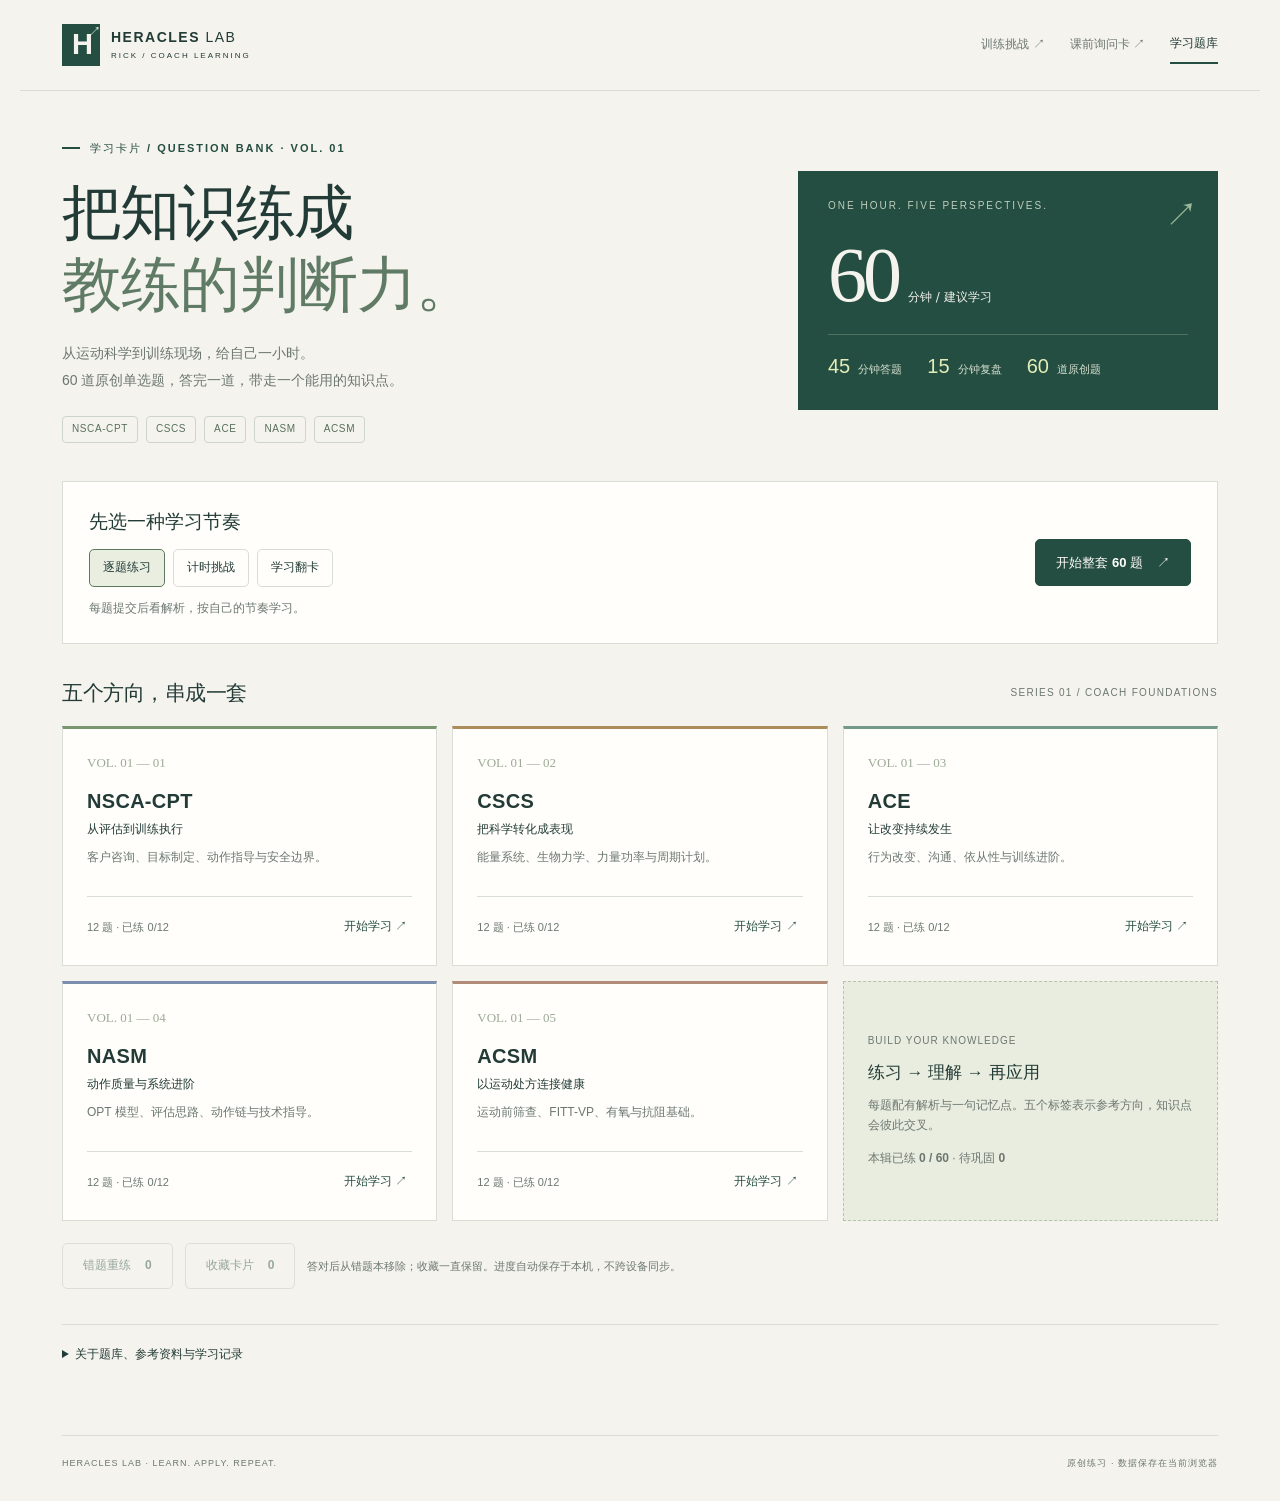
==== quiz-series/index.html @ 242cbb7e "Add 60-question coach learning series with flashcards, timed practice and review" ====
<!doctype html>
<html lang="zh-CN">
<head>
  <meta charset="utf-8"><meta name="viewport" content="width=device-width,initial-scale=1,viewport-fit=cover">
  <meta name="theme-color" content="#f5f3ed">
  <meta name="description" content="Rick 学习卡片·教练知识题库系列。参考 NSCA-CPT、CSCS、ACE、NASM、ACSM 公开学习领域，60道原创题，练习、计时挑战、翻卡与错题复盘。">
  <title>学习卡片 · 教练知识题库 | HERACLES LAB</title>
  <link rel="stylesheet" href="./style.css">
</head>
<body>
<a href="#content" class="skip">跳转到内容</a>
<header class="topbar"><a href="../" class="brand"><span class="brand-mark">H<span>↗</span></span><span>HERACLES <b>LAB</b><small>RICK / COACH LEARNING</small></span></a><nav aria-label="主导航"><a href="../">训练挑战 ↗</a><a href="../session-card/">课前询问卡 ↗</a><button id="home-nav" class="nav-current">学习题库</button></nav></header>
<main id="content" tabindex="-1"><div id="app"><p class="loading">正在整理你的学习卡片…</p></div><noscript><p>请启用 JavaScript 后使用交互题库。</p></noscript></main>
<footer><span>HERACLES LAB · LEARN. APPLY. REPEAT.</span><span>原创练习 · 数据保存在当前浏览器</span></footer>
<div id="toast" class="toast" role="status" aria-live="polite"></div>
<dialog id="confirm-dialog" aria-labelledby="dialog-title"><h2 id="dialog-title">交卷并复盘？</h2><p id="dialog-body"></p><div class="actions"><button class="btn secondary" id="dialog-cancel">继续答题</button><button class="btn" id="dialog-ok">确认交卷</button></div></dialog>
<script src="./questions.js"></script><script type="module" src="./app.mjs"></script>
</body></html>
---- quiz-series/style.css ----
:root{--paper:#f5f3ed;--white:#fffefa;--ink:#233b37;--muted:#6c7771;--line:#d9ded5;--green:#254e42;--lime:#e2edb8;--gold:#b98a3e;--red:#a44636;font-family:Inter,-apple-system,BlinkMacSystemFont,'Segoe UI','PingFang SC','Microsoft YaHei',sans-serif;color:var(--ink);background:var(--paper);font-synthesis:none;line-height:1.65}*{box-sizing:border-box}body{margin:0}button,a,input,select{touch-action:manipulation}button,input,select{font:inherit}button,a{ -webkit-tap-highlight-color:transparent}button{cursor:pointer}button:disabled{cursor:default;opacity:.45}a{color:inherit}button:focus-visible,a:focus-visible,input:focus-visible,select:focus-visible,summary:focus-visible{outline:3px solid #a58540;outline-offset:4px}button{color:inherit}h1,h2,h3,p{margin:0}h1{font-size:clamp(35px,4.8vw,60px);letter-spacing:-2px;line-height:1.2;font-weight:750}h2{font-size:25px;letter-spacing:-.5px;line-height:1.45}h3{font-size:19px}p+p{margin-top:12px}.topbar{max-width:1240px;margin:auto;padding:24px 42px;display:flex;justify-content:space-between;align-items:center;gap:20px;border-bottom:1px solid var(--line)}.brand{display:flex;gap:11px;align-items:center;text-decoration:none;font-size:14px;letter-spacing:1.5px;font-weight:800;line-height:1.3}.brand b{font-weight:400}.brand small{display:block;font-size:8px;letter-spacing:2px;font-weight:500;margin-top:5px}.brand-mark{background:var(--green);color:var(--paper);width:38px;height:42px;display:grid;place-content:center;font-size:29px;position:relative;letter-spacing:-3px}.brand-mark span{position:absolute;font-size:13px;right:2px;top:0}nav{display:flex;gap:25px;align-items:center;font-size:12px}nav a{text-decoration:none;color:var(--muted)}.nav-current{border:0;background:none;color:var(--ink);padding:8px 0;border-bottom:2px solid var(--green);font-weight:700}main{max-width:1156px;margin:auto;padding:48px 0 70px;min-height:75vh}.eyebrow{font-size:11px;letter-spacing:2px;font-weight:700;color:var(--green);display:flex;align-items:center;gap:10px;margin-bottom:20px}.eyebrow:before{content:'';width:18px;height:2px;background:currentColor}.hero{display:grid;grid-template-columns:1.6fr 1fr;gap:64px;align-items:center;margin-bottom:38px}.hero h1 span{font-family:Georgia,serif;font-style:italic;font-weight:400;color:#5f7a65;letter-spacing:-1px}.hero p{font-size:14px;max-width:580px;margin-top:19px;color:var(--muted);line-height:1.9}.tags{display:flex;gap:8px;flex-wrap:wrap;margin-top:23px}.tag{font-size:10px;letter-spacing:.6px;border:1px solid #cdd5ca;padding:4px 9px;border-radius:4px;color:#58705e}.time-panel{background:var(--green);color:var(--paper);padding:27px 30px;position:relative;overflow:hidden}.time-panel:after{content:'↗';position:absolute;right:20px;top:17px;font-size:33px;color:#9cba99}.time-panel .label{font-size:10px;letter-spacing:2px;color:#bfcfbc}.time-big{font:78px/1.2 Georgia,serif;letter-spacing:-4px;margin:13px 0}.time-big small{font:12px system-ui;letter-spacing:0;margin-left:10px}.time-split{display:flex;border-top:1px solid #537060;padding-top:15px;gap:25px;font-size:11px;color:#d5e0cf}.time-split b{color:var(--lime);font-size:20px;font-weight:500;margin-right:5px}.section-head{display:flex;align-items:center;justify-content:space-between;gap:14px;margin:34px 0 18px}.section-head h2{font-size:21px}.section-head .caption{font-size:10px;letter-spacing:1.3px;color:var(--muted)}.resume{background:#edf1e2;border:1px solid #ced9bc;padding:17px 22px;display:flex;justify-content:space-between;align-items:center;gap:18px;margin-bottom:22px}.resume p{font-size:13px}.resume small{font-size:11px;color:var(--muted)}.mode-panel{display:grid;grid-template-columns:1fr auto;gap:22px;align-items:center;background:var(--white);border:1px solid var(--line);padding:24px 26px}.mode-controls{display:flex;gap:8px;margin:12px 0}.mode-controls label{position:relative}.mode-controls input{position:absolute;opacity:0;width:100%;height:100%;margin:0}.mode-controls span{display:block;padding:8px 13px;border:1px solid var(--line);font-size:12px;cursor:pointer;border-radius:5px}.mode-controls input:checked+span{background:#e9eee1;border-color:#5d7a60;font-weight:650}.mode-controls input:focus-visible+span{outline:3px solid var(--gold);outline-offset:3px}.muted{color:var(--muted)}.small{font-size:12px}.micro{font-size:10px;letter-spacing:1px}.btn{border:1px solid var(--green);border-radius:5px;background:var(--green);color:#fffefa;font-size:13px;font-weight:600;padding:12px 20px;min-height:46px;display:inline-flex;align-items:center;justify-content:center;gap:14px;text-decoration:none}.btn:hover:not(:disabled){background:#346454}.btn.secondary{background:transparent;color:var(--green);border-color:#bdc8b7}.btn.secondary:hover{background:#e9eddf}.btn.light{background:var(--lime);color:var(--green);border-color:transparent}.btn.text{border:0;background:none;color:var(--muted);padding:8px 5px;min-height:40px}.grid{display:grid;grid-template-columns:repeat(3,1fr);gap:15px}.track{position:relative;border:1px solid var(--line);border-top:3px solid #79966e;background:var(--white);padding:23px 24px;display:flex;flex-direction:column;min-height:240px}.track:nth-child(2){border-top-color:#ac8c5b}.track:nth-child(3){border-top-color:#74998a}.track:nth-child(4){border-top-color:#7b8eab}.track:nth-child(5){border-top-color:#b18d79}.track .number{font-family:Georgia,serif;font-size:13px;color:#9caa96}.track h3{font-size:20px;letter-spacing:.3px;margin:11px 0 2px}.track p{font-size:12px;color:var(--muted);margin:9px 0 18px;flex:1}.track-bottom{display:flex;justify-content:space-between;align-items:center;padding-top:15px;border-top:1px solid var(--line);font-size:11px;color:var(--muted)}.track-start{border:0;background:none;color:var(--green);font-size:12px;padding:5px;font-weight:700}.series-note{background:#e9eddf;border:1px dashed #b6c2a9;display:flex;flex-direction:column;justify-content:center;padding:24px}.series-note h3{font-size:17px;margin:9px 0}.series-note p{font-size:12px;color:var(--muted)}.tools{display:flex;gap:12px;align-items:center;flex-wrap:wrap;margin-top:22px}.tools .btn{font-size:12px}.tools small{font-size:11px;color:var(--muted)}details{border-top:1px solid var(--line);padding-top:20px;margin-top:35px;font-size:12px;color:var(--muted)}summary{font-weight:600;color:var(--ink);cursor:pointer}.sources{display:grid;grid-template-columns:repeat(2,1fr);gap:18px;margin:20px 0}.sources a{color:var(--green)}footer{max-width:1156px;margin:auto;border-top:1px solid var(--line);padding:20px 0 30px;display:flex;justify-content:space-between;color:var(--muted);font-size:9px;letter-spacing:1px}.skip{position:fixed;top:-100px}.skip:focus{top:10px;background:white;padding:10px;z-index:10}.loading{padding:60px}.toast{position:fixed;bottom:24px;left:50%;transform:translateX(-50%);padding:10px 18px;background:var(--ink);color:white;border-radius:6px;font-size:12px;z-index:15;max-width:90%;display:none}.toast.show{display:block}.study-head{display:flex;align-items:center;justify-content:space-between;gap:16px;margin-bottom:24px}.study-head h1{font-size:24px;letter-spacing:-.5px}.study-layout{display:grid;grid-template-columns:1fr 270px;gap:26px;align-items:start}.question-card{border:1px solid var(--line);background:var(--white);padding:32px}.question-meta{display:flex;justify-content:space-between;align-items:center;margin-bottom:24px;gap:10px}.pill{font-size:10px;background:#edf0e5;padding:4px 8px;border-radius:3px;color:#536f54}.question-card h2{font-size:22px;line-height:1.7;margin-bottom:24px;overflow-wrap:anywhere}.option{width:100%;display:flex;gap:14px;text-align:left;border:1px solid var(--line);background:transparent;padding:15px 17px;border-radius:6px;margin-top:11px;font-size:14px;align-items:center;line-height:1.6}.option .letter{width:27px;height:27px;flex-shrink:0;display:grid;place-items:center;font-size:12px;border:1px solid #d9ded3;border-radius:4px;color:#69795f}.option:hover:not(:disabled){background:#f1f3e9}.option.selected{background:#edf2e4;border-color:#6c8b61}.option.correct{background:#e6f0df;border-color:#719e60;opacity:1}.option.wrong{background:#faece7;border-color:#c77c65;opacity:1}.option:disabled{opacity:1}.option.correct .letter{background:#6b935c;color:white}.option.wrong .letter{background:#b96c54;color:white}.actions{display:flex;gap:10px;flex-wrap:wrap;align-items:center;margin-top:24px}.explanation{margin-top:24px;border-left:3px solid #7e9e6b;background:#eff3e8;padding:19px 22px;font-size:13px;line-height:1.9}.explanation h3{font-size:15px;margin-bottom:8px}.explanation a{font-size:11px;color:#556e4c}.takeaway{font-size:14px;margin-top:13px;border-top:1px solid #cedac4;padding-top:12px;font-weight:650}.study-aside{background:#eaece2;border:1px solid #d9ded0;padding:23px;position:sticky;top:20px}.timer{font-size:30px;font-variant-numeric:tabular-nums;letter-spacing:2px}.timer.urgent{color:var(--red)}.progress-bar{height:4px;background:#d2d9c7;overflow:hidden;margin:14px 0 12px}.progress-bar span{display:block;height:100%;background:#6b885b;transition:width .2s}.qnav{display:grid;grid-template-columns:repeat(6,1fr);gap:5px;margin:18px 0}.qnav button{border:1px solid #cdd5c3;border-radius:3px;min-height:29px;background:var(--white);font-size:10px;padding:2px;position:relative}.qnav button.done{background:#d7e3c6}.qnav button.current{outline:2px solid var(--green);outline-offset:1px}.qnav button.flagged:after{content:'';width:5px;height:5px;background:#b68634;position:absolute;top:1px;right:1px;border-radius:50%}.legend{font-size:10px;color:var(--muted);margin:8px 0 18px}.study-aside .btn{width:100%;font-size:12px}.nav-actions{display:flex;justify-content:space-between;margin-top:20px}.nav-actions .btn{font-size:12px}.flashcard{background:#edf1e3;border:1px solid #c6d2b6;text-align:center;padding:42px 30px;min-height:250px;display:flex;flex-direction:column;justify-content:center;gap:24px}.flashcard .reveal-text{font-size:22px;font-weight:600;line-height:1.9}.flashcard h2{margin:0;font-size:20px}.flashcard .btn{align-self:center}.result-banner{padding:35px;background:var(--green);color:var(--paper);display:flex;align-items:center;gap:35px;margin:20px 0}.result-score{font:65px Georgia,serif;min-width:170px}.result-score small{font:14px system-ui;letter-spacing:0}.result-banner h2{font-size:23px}.result-banner p{font-size:12px;color:#cbdac5;margin-top:10px}.result-tracks{display:grid;grid-template-columns:repeat(5,1fr);gap:12px;margin:25px 0}.result-track{border:1px solid var(--line);background:var(--white);padding:18px;font-size:11px}.result-track b{display:block;font-size:24px;margin-top:5px}.review-row{border:1px solid var(--line);background:var(--white);padding:18px 22px;margin-top:12px;font-size:13px}.review-row summary{line-height:1.8}.review-row p{margin-top:12px}.review-row .badge{font-size:10px;color:var(--red);margin-right:8px}.review-row .badge.ok{color:#54754b}.review-row .takeaway{font-size:13px}.back-title{font-size:12px;color:var(--muted);margin:15px 0}.back-title button{border:0;background:none;padding:0;color:inherit}dialog{border:1px solid var(--line);border-radius:10px;background:var(--white);color:var(--ink);padding:30px;max-width:440px;width:calc(100% - 40px)}dialog::backdrop{background:#173b3255}dialog p{font-size:14px;margin-top:15px}#content:focus{outline:none}.notice{background:#fff4df;border:1px solid #dfcca5;padding:12px;font-size:12px;margin:14px 0}.result-tools{display:flex;gap:10px;flex-wrap:wrap;margin:20px 0}.empty{padding:45px;border:1px solid var(--line);text-align:center}.saved-note{margin-top:14px;font-size:10px;color:var(--muted)}
@media(min-width:1450px){main{padding-top:60px}.hero{margin-bottom:45px}}@media(max-width:1230px){main,footer{margin-left:35px;margin-right:35px}.topbar{padding-left:35px;padding-right:35px}}@media(max-width:900px){.hero{gap:30px;grid-template-columns:1.25fr 1fr}.study-layout{grid-template-columns:1fr 220px;gap:15px}.question-card{padding:23px}.study-aside{padding:17px}.grid{grid-template-columns:repeat(2,1fr)}.result-tracks{grid-template-columns:repeat(3,1fr)}}@media(max-width:650px){.topbar{padding:18px 18px;align-items:flex-start}.brand{font-size:11px}.brand small{font-size:7px;letter-spacing:1px}.brand-mark{width:31px;height:35px;font-size:23px}nav{gap:12px;font-size:10px;flex-wrap:wrap;justify-content:flex-end;max-width:170px}nav a{font-size:10px}.nav-current{font-size:10px;padding-top:0}main{margin:0;padding:30px 18px 45px}footer{margin:0 18px;padding-top:17px;gap:15px;flex-direction:column}.hero{display:block;margin-bottom:25px}.hero h1{font-size:38px}.hero p{font-size:13px}.tags{gap:5px;margin-top:18px}.tag{font-size:9px;padding:3px 6px}.time-panel{margin-top:26px;padding:21px 24px;display:grid;grid-template-columns:1fr 1fr;align-items:center;gap:0 15px}.time-panel .label{grid-column:1/-1}.time-big{font-size:62px;margin:5px 0}.time-split{border:0;padding:0;gap:12px;flex-direction:column;line-height:1.2}.time-split b{font-size:18px}.time-panel:after{font-size:22px;top:13px}.section-head{margin-top:25px}.section-head h2{font-size:20px}.section-head .caption{font-size:8px}.mode-panel{display:block;padding:20px}.mode-panel>.btn{width:100%;margin-top:17px}.mode-controls{gap:6px}.mode-controls span{padding:8px 11px;font-size:12px}.grid{gap:12px}.track{padding:17px;min-height:234px}.track h3{font-size:17px}.track p{font-size:11px;margin-bottom:14px}.track .number{font-size:11px}.track-bottom{font-size:10px;gap:5px;flex-wrap:wrap}.series-note{padding:17px}.series-note h3{font-size:15px}.series-note p{font-size:11px}.sources{grid-template-columns:1fr;gap:14px}.resume{align-items:flex-start;padding:15px;flex-direction:column;gap:10px}.study-head{align-items:flex-start}.study-head h1{font-size:20px}.study-head .btn{font-size:11px;padding:8px 10px}.study-layout{display:flex;flex-direction:column}.study-main,.study-aside{width:100%}.study-aside{position:static;order:-1;padding:16px}.study-aside .qnav{display:none}.study-aside .legend{display:none}.study-aside .timer{font-size:24px}.study-aside .aside-top{display:flex;justify-content:space-between;align-items:center}.study-aside .progress-bar{margin:9px 0}.study-aside .aside-bottom{display:flex;align-items:center;justify-content:space-between;gap:12px}.study-aside .btn{width:auto;padding:7px 12px;min-height:35px}.study-aside .saved-note{margin-top:9px}.question-card{padding:22px 18px}.question-card h2{font-size:18px;margin-bottom:19px;line-height:1.8}.question-meta{margin-bottom:18px}.option{font-size:13px;padding:13px;gap:11px}.actions .btn{font-size:12px;padding:10px 14px}.explanation{padding:15px;font-size:12px}.flashcard{padding:30px 17px}.flashcard .reveal-text{font-size:20px}.nav-actions .btn{padding:10px 12px}.result-banner{padding:25px;display:block}.result-score{font-size:58px;margin-bottom:12px}.result-tracks{grid-template-columns:repeat(2,1fr);gap:9px}.result-track{padding:14px}.result-banner h2{font-size:20px}.review-row{padding:15px;font-size:12px}.tools{gap:8px}.tools small{width:100%}}@media(prefers-reduced-motion:reduce){*{scroll-behavior:auto!important;transition:none!important}}
.question-navigation{margin:14px 0 0;padding:0;border:0}.question-navigation summary{font-size:11px}.question-navigation[open] .qnav{display:grid}.question-navigation[open] .legend{display:block}.explanation:focus{outline:2px solid #7e9e6b;outline-offset:4px}
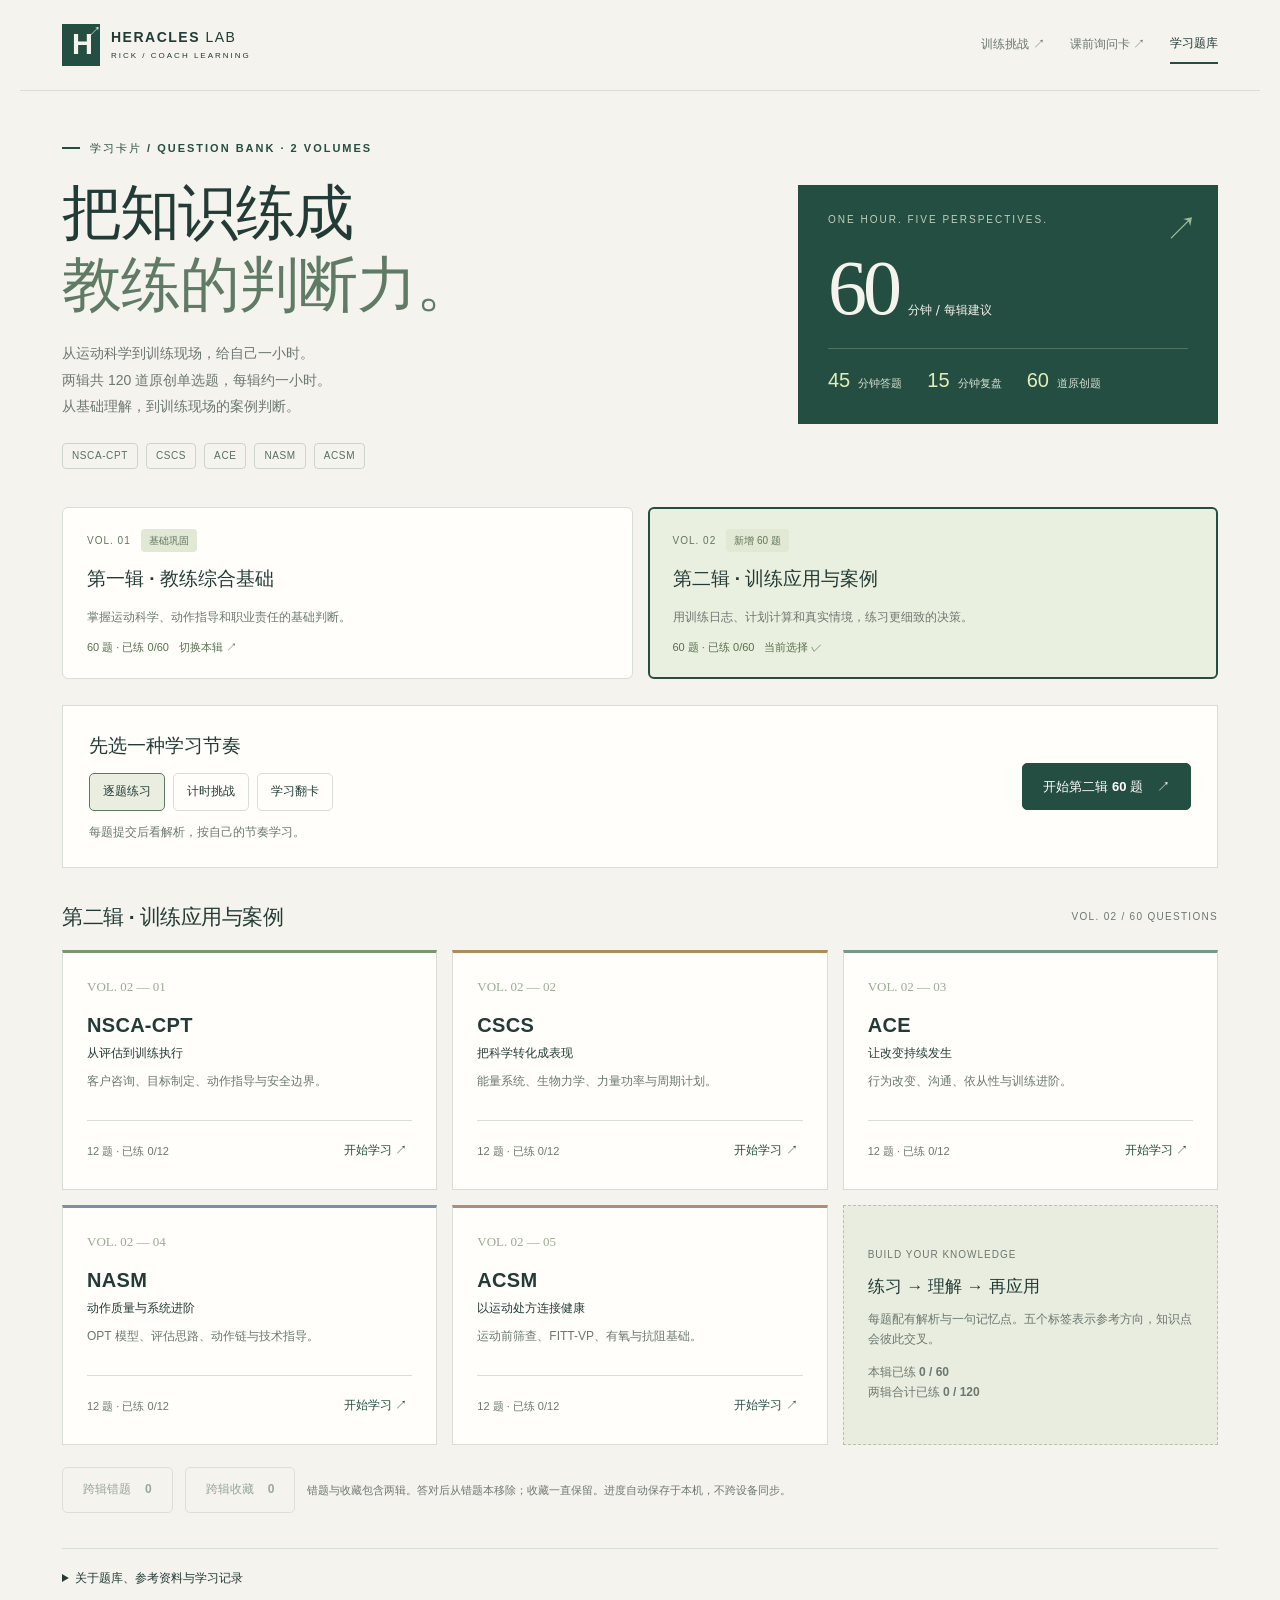
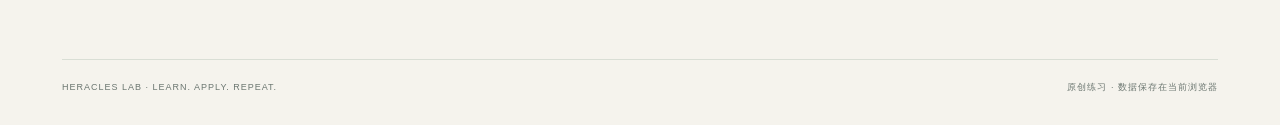
==== commit 99a803df: "Publish Volume 02 with 60 applied coaching questions and cross-volume review" ====
--- a/quiz-series/index.html
+++ b/quiz-series/index.html
@@ -3,9 +3,9 @@
 <head>
   <meta charset="utf-8"><meta name="viewport" content="width=device-width,initial-scale=1,viewport-fit=cover">
   <meta name="theme-color" content="#f5f3ed">
-  <meta name="description" content="Rick 学习卡片·教练知识题库系列。参考 NSCA-CPT、CSCS、ACE、NASM、ACSM 公开学习领域，60道原创题，练习、计时挑战、翻卡与错题复盘。">
+  <meta name="description" content="Rick 学习卡片·教练知识题库系列。参考 NSCA-CPT、CSCS、ACE、NASM、ACSM 公开学习领域，两辑120道原创题：基础巩固与训练应用案例，练习、计时挑战、翻卡与错题复盘。">
   <title>学习卡片 · 教练知识题库 | HERACLES LAB</title>
-  <link rel="stylesheet" href="./style.css">
+  <link rel="stylesheet" href="./style.css?v=20261027-2">
 </head>
 <body>
 <a href="#content" class="skip">跳转到内容</a>
@@ -14,5 +14,5 @@
 <footer><span>HERACLES LAB · LEARN. APPLY. REPEAT.</span><span>原创练习 · 数据保存在当前浏览器</span></footer>
 <div id="toast" class="toast" role="status" aria-live="polite"></div>
 <dialog id="confirm-dialog" aria-labelledby="dialog-title"><h2 id="dialog-title">交卷并复盘？</h2><p id="dialog-body"></p><div class="actions"><button class="btn secondary" id="dialog-cancel">继续答题</button><button class="btn" id="dialog-ok">确认交卷</button></div></dialog>
-<script src="./questions.js"></script><script type="module" src="./app.mjs"></script>
+<script src="./questions.js?v=20261027-2"></script><script type="module" src="./app.mjs?v=20261027-2"></script>
 </body></html>
--- a/quiz-series/style.css
+++ b/quiz-series/style.css
@@ -1,3 +1,4 @@
 :root{--paper:#f5f3ed;--white:#fffefa;--ink:#233b37;--muted:#6c7771;--line:#d9ded5;--green:#254e42;--lime:#e2edb8;--gold:#b98a3e;--red:#a44636;font-family:Inter,-apple-system,BlinkMacSystemFont,'Segoe UI','PingFang SC','Microsoft YaHei',sans-serif;color:var(--ink);background:var(--paper);font-synthesis:none;line-height:1.65}*{box-sizing:border-box}body{margin:0}button,a,input,select{touch-action:manipulation}button,input,select{font:inherit}button,a{ -webkit-tap-highlight-color:transparent}button{cursor:pointer}button:disabled{cursor:default;opacity:.45}a{color:inherit}button:focus-visible,a:focus-visible,input:focus-visible,select:focus-visible,summary:focus-visible{outline:3px solid #a58540;outline-offset:4px}button{color:inherit}h1,h2,h3,p{margin:0}h1{font-size:clamp(35px,4.8vw,60px);letter-spacing:-2px;line-height:1.2;font-weight:750}h2{font-size:25px;letter-spacing:-.5px;line-height:1.45}h3{font-size:19px}p+p{margin-top:12px}.topbar{max-width:1240px;margin:auto;padding:24px 42px;display:flex;justify-content:space-between;align-items:center;gap:20px;border-bottom:1px solid var(--line)}.brand{display:flex;gap:11px;align-items:center;text-decoration:none;font-size:14px;letter-spacing:1.5px;font-weight:800;line-height:1.3}.brand b{font-weight:400}.brand small{display:block;font-size:8px;letter-spacing:2px;font-weight:500;margin-top:5px}.brand-mark{background:var(--green);color:var(--paper);width:38px;height:42px;display:grid;place-content:center;font-size:29px;position:relative;letter-spacing:-3px}.brand-mark span{position:absolute;font-size:13px;right:2px;top:0}nav{display:flex;gap:25px;align-items:center;font-size:12px}nav a{text-decoration:none;color:var(--muted)}.nav-current{border:0;background:none;color:var(--ink);padding:8px 0;border-bottom:2px solid var(--green);font-weight:700}main{max-width:1156px;margin:auto;padding:48px 0 70px;min-height:75vh}.eyebrow{font-size:11px;letter-spacing:2px;font-weight:700;color:var(--green);display:flex;align-items:center;gap:10px;margin-bottom:20px}.eyebrow:before{content:'';width:18px;height:2px;background:currentColor}.hero{display:grid;grid-template-columns:1.6fr 1fr;gap:64px;align-items:center;margin-bottom:38px}.hero h1 span{font-family:Georgia,serif;font-style:italic;font-weight:400;color:#5f7a65;letter-spacing:-1px}.hero p{font-size:14px;max-width:580px;margin-top:19px;color:var(--muted);line-height:1.9}.tags{display:flex;gap:8px;flex-wrap:wrap;margin-top:23px}.tag{font-size:10px;letter-spacing:.6px;border:1px solid #cdd5ca;padding:4px 9px;border-radius:4px;color:#58705e}.time-panel{background:var(--green);color:var(--paper);padding:27px 30px;position:relative;overflow:hidden}.time-panel:after{content:'↗';position:absolute;right:20px;top:17px;font-size:33px;color:#9cba99}.time-panel .label{font-size:10px;letter-spacing:2px;color:#bfcfbc}.time-big{font:78px/1.2 Georgia,serif;letter-spacing:-4px;margin:13px 0}.time-big small{font:12px system-ui;letter-spacing:0;margin-left:10px}.time-split{display:flex;border-top:1px solid #537060;padding-top:15px;gap:25px;font-size:11px;color:#d5e0cf}.time-split b{color:var(--lime);font-size:20px;font-weight:500;margin-right:5px}.section-head{display:flex;align-items:center;justify-content:space-between;gap:14px;margin:34px 0 18px}.section-head h2{font-size:21px}.section-head .caption{font-size:10px;letter-spacing:1.3px;color:var(--muted)}.resume{background:#edf1e2;border:1px solid #ced9bc;padding:17px 22px;display:flex;justify-content:space-between;align-items:center;gap:18px;margin-bottom:22px}.resume p{font-size:13px}.resume small{font-size:11px;color:var(--muted)}.mode-panel{display:grid;grid-template-columns:1fr auto;gap:22px;align-items:center;background:var(--white);border:1px solid var(--line);padding:24px 26px}.mode-controls{display:flex;gap:8px;margin:12px 0}.mode-controls label{position:relative}.mode-controls input{position:absolute;opacity:0;width:100%;height:100%;margin:0}.mode-controls span{display:block;padding:8px 13px;border:1px solid var(--line);font-size:12px;cursor:pointer;border-radius:5px}.mode-controls input:checked+span{background:#e9eee1;border-color:#5d7a60;font-weight:650}.mode-controls input:focus-visible+span{outline:3px solid var(--gold);outline-offset:3px}.muted{color:var(--muted)}.small{font-size:12px}.micro{font-size:10px;letter-spacing:1px}.btn{border:1px solid var(--green);border-radius:5px;background:var(--green);color:#fffefa;font-size:13px;font-weight:600;padding:12px 20px;min-height:46px;display:inline-flex;align-items:center;justify-content:center;gap:14px;text-decoration:none}.btn:hover:not(:disabled){background:#346454}.btn.secondary{background:transparent;color:var(--green);border-color:#bdc8b7}.btn.secondary:hover{background:#e9eddf}.btn.light{background:var(--lime);color:var(--green);border-color:transparent}.btn.text{border:0;background:none;color:var(--muted);padding:8px 5px;min-height:40px}.grid{display:grid;grid-template-columns:repeat(3,1fr);gap:15px}.track{position:relative;border:1px solid var(--line);border-top:3px solid #79966e;background:var(--white);padding:23px 24px;display:flex;flex-direction:column;min-height:240px}.track:nth-child(2){border-top-color:#ac8c5b}.track:nth-child(3){border-top-color:#74998a}.track:nth-child(4){border-top-color:#7b8eab}.track:nth-child(5){border-top-color:#b18d79}.track .number{font-family:Georgia,serif;font-size:13px;color:#9caa96}.track h3{font-size:20px;letter-spacing:.3px;margin:11px 0 2px}.track p{font-size:12px;color:var(--muted);margin:9px 0 18px;flex:1}.track-bottom{display:flex;justify-content:space-between;align-items:center;padding-top:15px;border-top:1px solid var(--line);font-size:11px;color:var(--muted)}.track-start{border:0;background:none;color:var(--green);font-size:12px;padding:5px;font-weight:700}.series-note{background:#e9eddf;border:1px dashed #b6c2a9;display:flex;flex-direction:column;justify-content:center;padding:24px}.series-note h3{font-size:17px;margin:9px 0}.series-note p{font-size:12px;color:var(--muted)}.tools{display:flex;gap:12px;align-items:center;flex-wrap:wrap;margin-top:22px}.tools .btn{font-size:12px}.tools small{font-size:11px;color:var(--muted)}details{border-top:1px solid var(--line);padding-top:20px;margin-top:35px;font-size:12px;color:var(--muted)}summary{font-weight:600;color:var(--ink);cursor:pointer}.sources{display:grid;grid-template-columns:repeat(2,1fr);gap:18px;margin:20px 0}.sources a{color:var(--green)}footer{max-width:1156px;margin:auto;border-top:1px solid var(--line);padding:20px 0 30px;display:flex;justify-content:space-between;color:var(--muted);font-size:9px;letter-spacing:1px}.skip{position:fixed;top:-100px}.skip:focus{top:10px;background:white;padding:10px;z-index:10}.loading{padding:60px}.toast{position:fixed;bottom:24px;left:50%;transform:translateX(-50%);padding:10px 18px;background:var(--ink);color:white;border-radius:6px;font-size:12px;z-index:15;max-width:90%;display:none}.toast.show{display:block}.study-head{display:flex;align-items:center;justify-content:space-between;gap:16px;margin-bottom:24px}.study-head h1{font-size:24px;letter-spacing:-.5px}.study-layout{display:grid;grid-template-columns:1fr 270px;gap:26px;align-items:start}.question-card{border:1px solid var(--line);background:var(--white);padding:32px}.question-meta{display:flex;justify-content:space-between;align-items:center;margin-bottom:24px;gap:10px}.pill{font-size:10px;background:#edf0e5;padding:4px 8px;border-radius:3px;color:#536f54}.question-card h2{font-size:22px;line-height:1.7;margin-bottom:24px;overflow-wrap:anywhere}.option{width:100%;display:flex;gap:14px;text-align:left;border:1px solid var(--line);background:transparent;padding:15px 17px;border-radius:6px;margin-top:11px;font-size:14px;align-items:center;line-height:1.6}.option .letter{width:27px;height:27px;flex-shrink:0;display:grid;place-items:center;font-size:12px;border:1px solid #d9ded3;border-radius:4px;color:#69795f}.option:hover:not(:disabled){background:#f1f3e9}.option.selected{background:#edf2e4;border-color:#6c8b61}.option.correct{background:#e6f0df;border-color:#719e60;opacity:1}.option.wrong{background:#faece7;border-color:#c77c65;opacity:1}.option:disabled{opacity:1}.option.correct .letter{background:#6b935c;color:white}.option.wrong .letter{background:#b96c54;color:white}.actions{display:flex;gap:10px;flex-wrap:wrap;align-items:center;margin-top:24px}.explanation{margin-top:24px;border-left:3px solid #7e9e6b;background:#eff3e8;padding:19px 22px;font-size:13px;line-height:1.9}.explanation h3{font-size:15px;margin-bottom:8px}.explanation a{font-size:11px;color:#556e4c}.takeaway{font-size:14px;margin-top:13px;border-top:1px solid #cedac4;padding-top:12px;font-weight:650}.study-aside{background:#eaece2;border:1px solid #d9ded0;padding:23px;position:sticky;top:20px}.timer{font-size:30px;font-variant-numeric:tabular-nums;letter-spacing:2px}.timer.urgent{color:var(--red)}.progress-bar{height:4px;background:#d2d9c7;overflow:hidden;margin:14px 0 12px}.progress-bar span{display:block;height:100%;background:#6b885b;transition:width .2s}.qnav{display:grid;grid-template-columns:repeat(6,1fr);gap:5px;margin:18px 0}.qnav button{border:1px solid #cdd5c3;border-radius:3px;min-height:29px;background:var(--white);font-size:10px;padding:2px;position:relative}.qnav button.done{background:#d7e3c6}.qnav button.current{outline:2px solid var(--green);outline-offset:1px}.qnav button.flagged:after{content:'';width:5px;height:5px;background:#b68634;position:absolute;top:1px;right:1px;border-radius:50%}.legend{font-size:10px;color:var(--muted);margin:8px 0 18px}.study-aside .btn{width:100%;font-size:12px}.nav-actions{display:flex;justify-content:space-between;margin-top:20px}.nav-actions .btn{font-size:12px}.flashcard{background:#edf1e3;border:1px solid #c6d2b6;text-align:center;padding:42px 30px;min-height:250px;display:flex;flex-direction:column;justify-content:center;gap:24px}.flashcard .reveal-text{font-size:22px;font-weight:600;line-height:1.9}.flashcard h2{margin:0;font-size:20px}.flashcard .btn{align-self:center}.result-banner{padding:35px;background:var(--green);color:var(--paper);display:flex;align-items:center;gap:35px;margin:20px 0}.result-score{font:65px Georgia,serif;min-width:170px}.result-score small{font:14px system-ui;letter-spacing:0}.result-banner h2{font-size:23px}.result-banner p{font-size:12px;color:#cbdac5;margin-top:10px}.result-tracks{display:grid;grid-template-columns:repeat(5,1fr);gap:12px;margin:25px 0}.result-track{border:1px solid var(--line);background:var(--white);padding:18px;font-size:11px}.result-track b{display:block;font-size:24px;margin-top:5px}.review-row{border:1px solid var(--line);background:var(--white);padding:18px 22px;margin-top:12px;font-size:13px}.review-row summary{line-height:1.8}.review-row p{margin-top:12px}.review-row .badge{font-size:10px;color:var(--red);margin-right:8px}.review-row .badge.ok{color:#54754b}.review-row .takeaway{font-size:13px}.back-title{font-size:12px;color:var(--muted);margin:15px 0}.back-title button{border:0;background:none;padding:0;color:inherit}dialog{border:1px solid var(--line);border-radius:10px;background:var(--white);color:var(--ink);padding:30px;max-width:440px;width:calc(100% - 40px)}dialog::backdrop{background:#173b3255}dialog p{font-size:14px;margin-top:15px}#content:focus{outline:none}.notice{background:#fff4df;border:1px solid #dfcca5;padding:12px;font-size:12px;margin:14px 0}.result-tools{display:flex;gap:10px;flex-wrap:wrap;margin:20px 0}.empty{padding:45px;border:1px solid var(--line);text-align:center}.saved-note{margin-top:14px;font-size:10px;color:var(--muted)}
 @media(min-width:1450px){main{padding-top:60px}.hero{margin-bottom:45px}}@media(max-width:1230px){main,footer{margin-left:35px;margin-right:35px}.topbar{padding-left:35px;padding-right:35px}}@media(max-width:900px){.hero{gap:30px;grid-template-columns:1.25fr 1fr}.study-layout{grid-template-columns:1fr 220px;gap:15px}.question-card{padding:23px}.study-aside{padding:17px}.grid{grid-template-columns:repeat(2,1fr)}.result-tracks{grid-template-columns:repeat(3,1fr)}}@media(max-width:650px){.topbar{padding:18px 18px;align-items:flex-start}.brand{font-size:11px}.brand small{font-size:7px;letter-spacing:1px}.brand-mark{width:31px;height:35px;font-size:23px}nav{gap:12px;font-size:10px;flex-wrap:wrap;justify-content:flex-end;max-width:170px}nav a{font-size:10px}.nav-current{font-size:10px;padding-top:0}main{margin:0;padding:30px 18px 45px}footer{margin:0 18px;padding-top:17px;gap:15px;flex-direction:column}.hero{display:block;margin-bottom:25px}.hero h1{font-size:38px}.hero p{font-size:13px}.tags{gap:5px;margin-top:18px}.tag{font-size:9px;padding:3px 6px}.time-panel{margin-top:26px;padding:21px 24px;display:grid;grid-template-columns:1fr 1fr;align-items:center;gap:0 15px}.time-panel .label{grid-column:1/-1}.time-big{font-size:62px;margin:5px 0}.time-split{border:0;padding:0;gap:12px;flex-direction:column;line-height:1.2}.time-split b{font-size:18px}.time-panel:after{font-size:22px;top:13px}.section-head{margin-top:25px}.section-head h2{font-size:20px}.section-head .caption{font-size:8px}.mode-panel{display:block;padding:20px}.mode-panel>.btn{width:100%;margin-top:17px}.mode-controls{gap:6px}.mode-controls span{padding:8px 11px;font-size:12px}.grid{gap:12px}.track{padding:17px;min-height:234px}.track h3{font-size:17px}.track p{font-size:11px;margin-bottom:14px}.track .number{font-size:11px}.track-bottom{font-size:10px;gap:5px;flex-wrap:wrap}.series-note{padding:17px}.series-note h3{font-size:15px}.series-note p{font-size:11px}.sources{grid-template-columns:1fr;gap:14px}.resume{align-items:flex-start;padding:15px;flex-direction:column;gap:10px}.study-head{align-items:flex-start}.study-head h1{font-size:20px}.study-head .btn{font-size:11px;padding:8px 10px}.study-layout{display:flex;flex-direction:column}.study-main,.study-aside{width:100%}.study-aside{position:static;order:-1;padding:16px}.study-aside .qnav{display:none}.study-aside .legend{display:none}.study-aside .timer{font-size:24px}.study-aside .aside-top{display:flex;justify-content:space-between;align-items:center}.study-aside .progress-bar{margin:9px 0}.study-aside .aside-bottom{display:flex;align-items:center;justify-content:space-between;gap:12px}.study-aside .btn{width:auto;padding:7px 12px;min-height:35px}.study-aside .saved-note{margin-top:9px}.question-card{padding:22px 18px}.question-card h2{font-size:18px;margin-bottom:19px;line-height:1.8}.question-meta{margin-bottom:18px}.option{font-size:13px;padding:13px;gap:11px}.actions .btn{font-size:12px;padding:10px 14px}.explanation{padding:15px;font-size:12px}.flashcard{padding:30px 17px}.flashcard .reveal-text{font-size:20px}.nav-actions .btn{padding:10px 12px}.result-banner{padding:25px;display:block}.result-score{font-size:58px;margin-bottom:12px}.result-tracks{grid-template-columns:repeat(2,1fr);gap:9px}.result-track{padding:14px}.result-banner h2{font-size:20px}.review-row{padding:15px;font-size:12px}.tools{gap:8px}.tools small{width:100%}}@media(prefers-reduced-motion:reduce){*{scroll-behavior:auto!important;transition:none!important}}
 .question-navigation{margin:14px 0 0;padding:0;border:0}.question-navigation summary{font-size:11px}.question-navigation[open] .qnav{display:grid}.question-navigation[open] .legend{display:block}.explanation:focus{outline:2px solid #7e9e6b;outline-offset:4px}
+.volume-selector{display:grid;grid-template-columns:1fr 1fr;gap:15px;margin-bottom:26px}.volume-choice{display:flex;flex-direction:column;text-align:left;border:1px solid var(--line);border-radius:6px;background:var(--white);padding:21px 24px;gap:11px;line-height:1.7}.volume-choice:hover{background:#eef1e5}.volume-choice.active{border:2px solid var(--green);padding:20px 23px;background:#eaf0df}.volume-top,.volume-bottom{display:flex;align-items:center;justify-content:space-between;gap:10px}.volume-top{color:#61755b}.volume-tag{font-size:10px;background:#e1e8d4;padding:3px 8px;border-radius:4px}.volume-choice strong{font-size:19px}.volume-description{font-size:12px;color:var(--muted)}.volume-bottom{font-size:11px;margin-top:auto;color:#597050}.volume-bottom>span{font-weight:650}.question-meta .pill{overflow-wrap:anywhere}.question-meta .micro{flex-shrink:0}@media(max-width:650px){.volume-selector{grid-template-columns:1fr;gap:11px;margin-bottom:20px}.volume-choice{padding:17px 18px;gap:7px}.volume-choice.active{padding:16px 17px}.volume-choice strong{font-size:17px}.volume-description{font-size:11px}.question-meta{align-items:flex-start}.question-meta .micro{font-size:9px;letter-spacing:0}.question-meta .pill{font-size:9px}}
